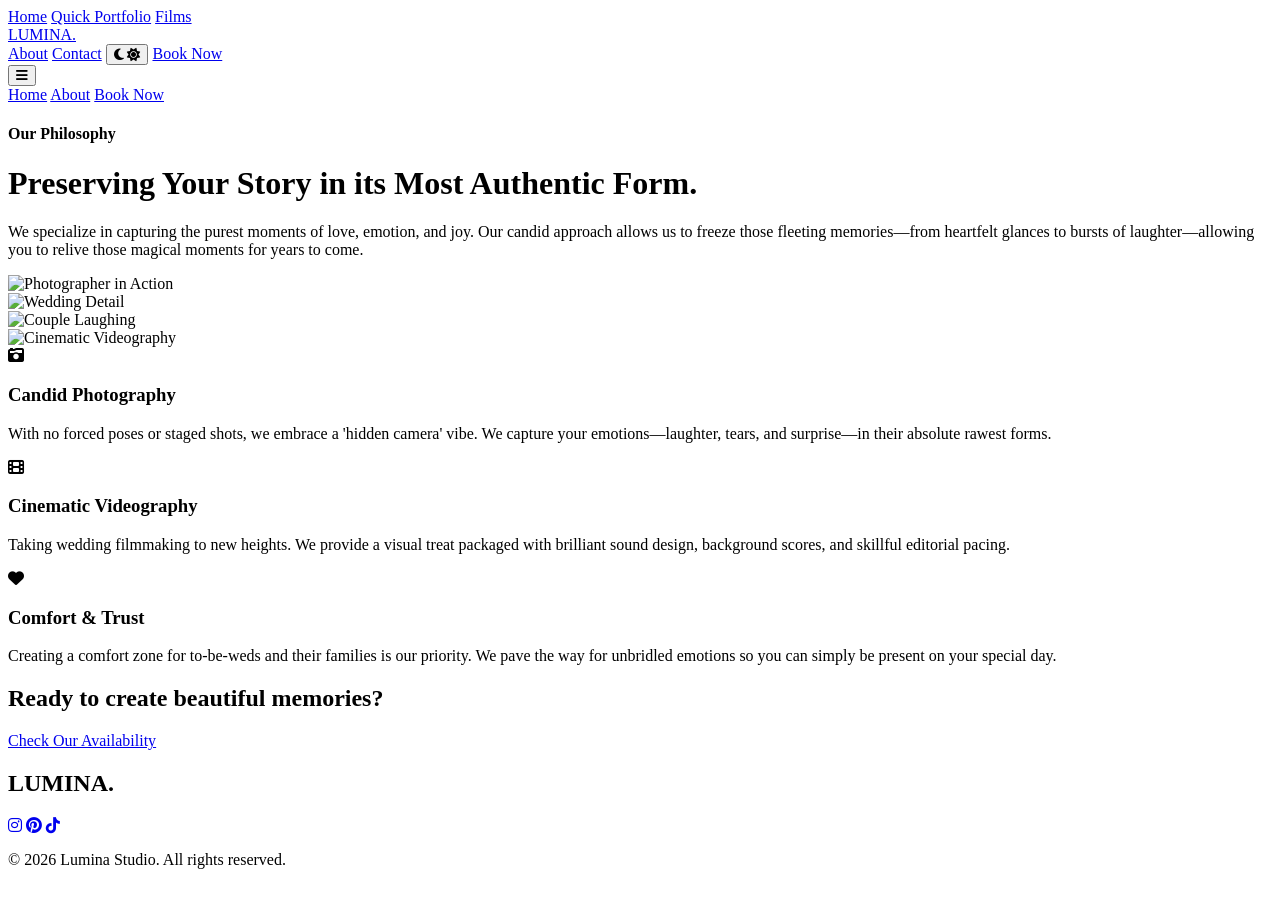
==== about.html @ 09c5c6f9 "Final Polish" ====
<!DOCTYPE html>
<html lang="en" class="scroll-smooth dark">
<head>
    <meta charset="UTF-8">
    <meta name="viewport" content="width=device-width, initial-scale=1.0">
    <title>About Us | Lumina Studio</title>
    
    <link href="https://fonts.googleapis.com/css2?family=Playfair+Display:ital,wght@0,400;0,600;0,700;1,400&family=Poppins:wght@300;400;500;600&display=swap" rel="stylesheet">
    <link href="https://unpkg.com/aos@2.3.1/dist/aos.css" rel="stylesheet">
    <link rel="stylesheet" href="https://cdnjs.cloudflare.com/ajax/libs/font-awesome/6.4.0/css/all.min.css">
    
    <script src="https://cdn.tailwindcss.com"></script>
    <script>
        tailwind.config = {
            darkMode: 'class',
            theme: {
                extend: {
                    fontFamily: {
                        serif: ['"Playfair Display"', 'serif'],
                        sans: ['"Poppins"', 'sans-serif'],
                    },
                    colors: {
                        brand: { gold: '#D4AF37', dark: '#0F172A', light: '#F8FAFC' }
                    }
                }
            }
        }
    </script>
    <link rel="stylesheet" href="style.css">
</head>
<body class="bg-brand-light text-gray-800 dark:bg-brand-dark dark:text-gray-200 transition-colors duration-300 font-sans antialiased overflow-x-hidden pt-20 lg:pt-24">

    <div class="custom-cursor hidden md:block"></div>

    <nav class="fixed w-full z-[100] top-0 transition-all duration-300 bg-white/90 dark:bg-[#0B1120]/90 backdrop-blur-md border-b border-gray-200 dark:border-gray-800" id="navbar">
        <div class="max-w-7xl mx-auto px-4 sm:px-6 lg:px-8">
            <div class="grid grid-cols-3 items-center h-20 lg:h-24">
                <div class="hidden lg:flex justify-start space-x-8 items-center overflow-hidden">
                    <a href="index.html" class="text-xs font-semibold hover:text-brand-gold transition-colors uppercase tracking-widest whitespace-nowrap">Home</a>
                    <a href="index.html#portfolio" class="text-xs font-semibold hover:text-brand-gold transition-colors uppercase tracking-widest whitespace-nowrap">Quick Portfolio</a>
                    <a href="index.html#films" class="text-xs font-semibold hover:text-brand-gold transition-colors uppercase tracking-widest whitespace-nowrap">Films</a>
                </div>
                <div class="lg:hidden"></div>
                <div class="flex justify-center z-10 overflow-hidden text-center w-full">
                    <a href="index.html" class="font-serif text-2xl sm:text-3xl lg:text-4xl font-bold tracking-widest uppercase text-gray-900 dark:text-white whitespace-nowrap">LUMINA.</a>
                </div>
                <div class="flex justify-end items-center space-x-6 xl:space-x-8 overflow-hidden">
                    <div class="hidden lg:flex items-center space-x-6 xl:space-x-8">
                        <a href="about.html" class="text-xs font-semibold text-brand-gold transition-colors uppercase tracking-widest whitespace-nowrap border-b border-brand-gold pb-1">About</a>
                        <a href="index.html#contact" class="text-xs font-semibold hover:text-brand-gold transition-colors uppercase tracking-widest whitespace-nowrap">Contact</a>
                        <button id="theme-toggle" class="text-lg hover:text-brand-gold transition-colors shrink-0 border-l border-gray-300 dark:border-gray-700 pl-6">
                            <i class="fa-solid fa-moon dark:hidden"></i>
                            <i class="fa-solid fa-sun hidden dark:block text-yellow-400"></i>
                        </button>
                        <a href="index.html#booking" class="px-5 py-2 border border-brand-gold text-brand-gold hover:bg-brand-gold hover:text-brand-dark transition-all rounded-sm text-xs uppercase tracking-[0.2em] whitespace-nowrap shrink-0">Book Now</a>
                    </div>
                    <button id="mobile-menu-btn" class="lg:hidden text-2xl focus:outline-none text-gray-900 dark:text-white p-2">
                        <i class="fa-solid fa-bars"></i>
                    </button>
                </div>
            </div>
        </div>
        <div id="mobile-menu" class="hidden lg:hidden bg-white dark:bg-[#0B1120] border-t border-gray-200 dark:border-gray-800 absolute w-full shadow-2xl">
            <div class="px-4 pt-6 pb-8 space-y-6 flex flex-col text-center">
                <a href="index.html" class="block text-sm tracking-widest uppercase font-medium">Home</a>
                <a href="about.html" class="block text-sm tracking-widest uppercase font-medium text-brand-gold">About</a>
                <a href="index.html#booking" class="block text-sm tracking-widest uppercase font-medium">Book Now</a>
            </div>
        </div>
    </nav>

    <header class="py-24 text-center px-4 max-w-4xl mx-auto">
        <h4 class="text-brand-gold tracking-[0.3em] uppercase text-xs font-semibold mb-6" data-aos="fade-up">Our Philosophy</h4>
        <h1 class="font-serif text-5xl md:text-6xl lg:text-7xl font-bold mb-8 text-gray-900 dark:text-white leading-tight" data-aos="fade-up" data-aos-delay="100">Preserving Your Story in its Most Authentic Form.</h1>
        <p class="text-gray-600 dark:text-gray-400 font-light text-lg md:text-xl leading-relaxed" data-aos="fade-up" data-aos-delay="200">
            We specialize in capturing the purest moments of love, emotion, and joy. Our candid approach allows us to freeze those fleeting memories—from heartfelt glances to bursts of laughter—allowing you to relive those magical moments for years to come.
        </p>
    </header>

    <section class="py-12 bg-white dark:bg-[#0B1120] px-4 sm:px-6 lg:px-8 max-w-7xl mx-auto">
        <div class="grid grid-cols-2 md:grid-cols-4 gap-4 auto-rows-[200px] md:auto-rows-[300px]">
            <div class="col-span-2 row-span-2 relative overflow-hidden rounded-sm group shadow-xl" data-aos="zoom-in">
                <img src="https://images.unsplash.com/photo-1606800052052-a08af7148866?ixlib=rb-4.0.3&auto=format&fit=crop&w=1200&q=80" alt="Photographer in Action" class="w-full h-full object-cover transform group-hover:scale-105 transition-transform duration-1000">
                <div class="absolute inset-0 bg-black/20 group-hover:bg-transparent transition-colors duration-500"></div>
            </div>
            <div class="col-span-2 md:col-span-1 row-span-1 relative overflow-hidden rounded-sm group shadow-xl" data-aos="zoom-in" data-aos-delay="100">
                <img src="https://images.unsplash.com/photo-1511285560929-80b456fea0bc?ixlib=rb-4.0.3&auto=format&fit=crop&w=800&q=80" alt="Wedding Detail" class="w-full h-full object-cover transform group-hover:scale-105 transition-transform duration-1000">
            </div>
            <div class="col-span-2 md:col-span-1 row-span-1 relative overflow-hidden rounded-sm group shadow-xl" data-aos="zoom-in" data-aos-delay="200">
                <img src="https://images.unsplash.com/photo-1520854221256-17451cc331bf?ixlib=rb-4.0.3&auto=format&fit=crop&w=800&q=80" alt="Couple Laughing" class="w-full h-full object-cover transform group-hover:scale-105 transition-transform duration-1000">
            </div>
            <div class="col-span-2 row-span-1 relative overflow-hidden rounded-sm group shadow-xl" data-aos="zoom-in" data-aos-delay="300">
                <img src="https://images.unsplash.com/photo-1537368910025-700350fe46c7?ixlib=rb-4.0.3&auto=format&fit=crop&w=1200&q=80" alt="Cinematic Videography" class="w-full h-full object-cover transform group-hover:scale-105 transition-transform duration-1000">
            </div>
        </div>
    </section>

    <section class="py-24 bg-brand-light dark:bg-brand-dark">
        <div class="max-w-7xl mx-auto px-4 sm:px-6 lg:px-8">
            <div class="grid grid-cols-1 md:grid-cols-3 gap-12 text-center">
                <div data-aos="fade-up" data-aos-delay="100">
                    <i class="fa-solid fa-camera-retro text-4xl text-brand-gold mb-6"></i>
                    <h3 class="font-serif text-2xl font-bold mb-4 text-gray-900 dark:text-white">Candid Photography</h3>
                    <p class="text-gray-600 dark:text-gray-400 font-light leading-relaxed">
                        With no forced poses or staged shots, we embrace a 'hidden camera' vibe. We capture your emotions—laughter, tears, and surprise—in their absolute rawest forms.
                    </p>
                </div>
                <div data-aos="fade-up" data-aos-delay="200">
                    <i class="fa-solid fa-film text-4xl text-brand-gold mb-6"></i>
                    <h3 class="font-serif text-2xl font-bold mb-4 text-gray-900 dark:text-white">Cinematic Videography</h3>
                    <p class="text-gray-600 dark:text-gray-400 font-light leading-relaxed">
                        Taking wedding filmmaking to new heights. We provide a visual treat packaged with brilliant sound design, background scores, and skillful editorial pacing.
                    </p>
                </div>
                <div data-aos="fade-up" data-aos-delay="300">
                    <i class="fa-solid fa-heart text-4xl text-brand-gold mb-6"></i>
                    <h3 class="font-serif text-2xl font-bold mb-4 text-gray-900 dark:text-white">Comfort & Trust</h3>
                    <p class="text-gray-600 dark:text-gray-400 font-light leading-relaxed">
                        Creating a comfort zone for to-be-weds and their families is our priority. We pave the way for unbridled emotions so you can simply be present on your special day.
                    </p>
                </div>
            </div>
        </div>
    </section>

    <section class="py-24 bg-white dark:bg-[#0B1120] text-center px-4">
        <h2 class="font-serif text-4xl md:text-5xl font-bold mb-8 text-gray-900 dark:text-white" data-aos="fade-up">Ready to create beautiful memories?</h2>
        <a href="index.html#booking" class="inline-block px-10 py-4 bg-brand-gold text-brand-dark font-bold uppercase tracking-widest hover:bg-gray-900 hover:text-white dark:hover:bg-white dark:hover:text-brand-dark transition-colors duration-300 shadow-xl" data-aos="fade-up" data-aos-delay="100">
            Check Our Availability
        </a>
    </section>

    <footer class="bg-gray-900 text-white py-12 border-t border-gray-800">
        <div class="max-w-7xl mx-auto px-4 text-center">
            <h2 class="font-serif text-2xl font-bold tracking-widest uppercase mb-6 text-white">LUMINA.</h2>
            <div class="flex justify-center space-x-6 mb-8">
                <a href="#" class="text-gray-400 hover:text-brand-gold transition-colors text-xl"><i class="fa-brands fa-instagram"></i></a>
                <a href="#" class="text-gray-400 hover:text-brand-gold transition-colors text-xl"><i class="fa-brands fa-pinterest"></i></a>
                <a href="#" class="text-gray-400 hover:text-brand-gold transition-colors text-xl"><i class="fa-brands fa-tiktok"></i></a>
            </div>
            <p class="text-gray-500 text-sm font-light">© 2026 Lumina Studio. All rights reserved.</p>
        </div>
    </footer>

    <script src="https://unpkg.com/aos@2.3.1/dist/aos.js"></script>
    <script src="script.js"></script>
</body>
</html>
---- style.css ----
/* Custom Premium Scrollbar */
::-webkit-scrollbar {
    width: 8px;
}
::-webkit-scrollbar-track {
    background: #0F172A; 
}
::-webkit-scrollbar-thumb {
    background: #475569; 
    border-radius: 4px;
}
::-webkit-scrollbar-thumb:hover {
    background: #D4AF37; 
}

/* Ensure smooth scrolling across the whole document */
html {
    scroll-behavior: smooth;
}

/* Masonry Layout Tweaks */
.break-inside-avoid {
    break-inside: avoid;
    -webkit-column-break-inside: avoid;
    page-break-inside: avoid;
}

/* Hide images not matching filter categories */
.gallery-item.hidden {
    display: none;
}

/* Active state for category buttons */
.filter-btn.active {
    color: #D4AF37;
    border-color: #D4AF37;
}

/* Before/After Slider specific utility */
#ba-before img {
    /* Ensures the before image stays exactly aligned with the background image regardless of clipping */
    object-position: left center;
}
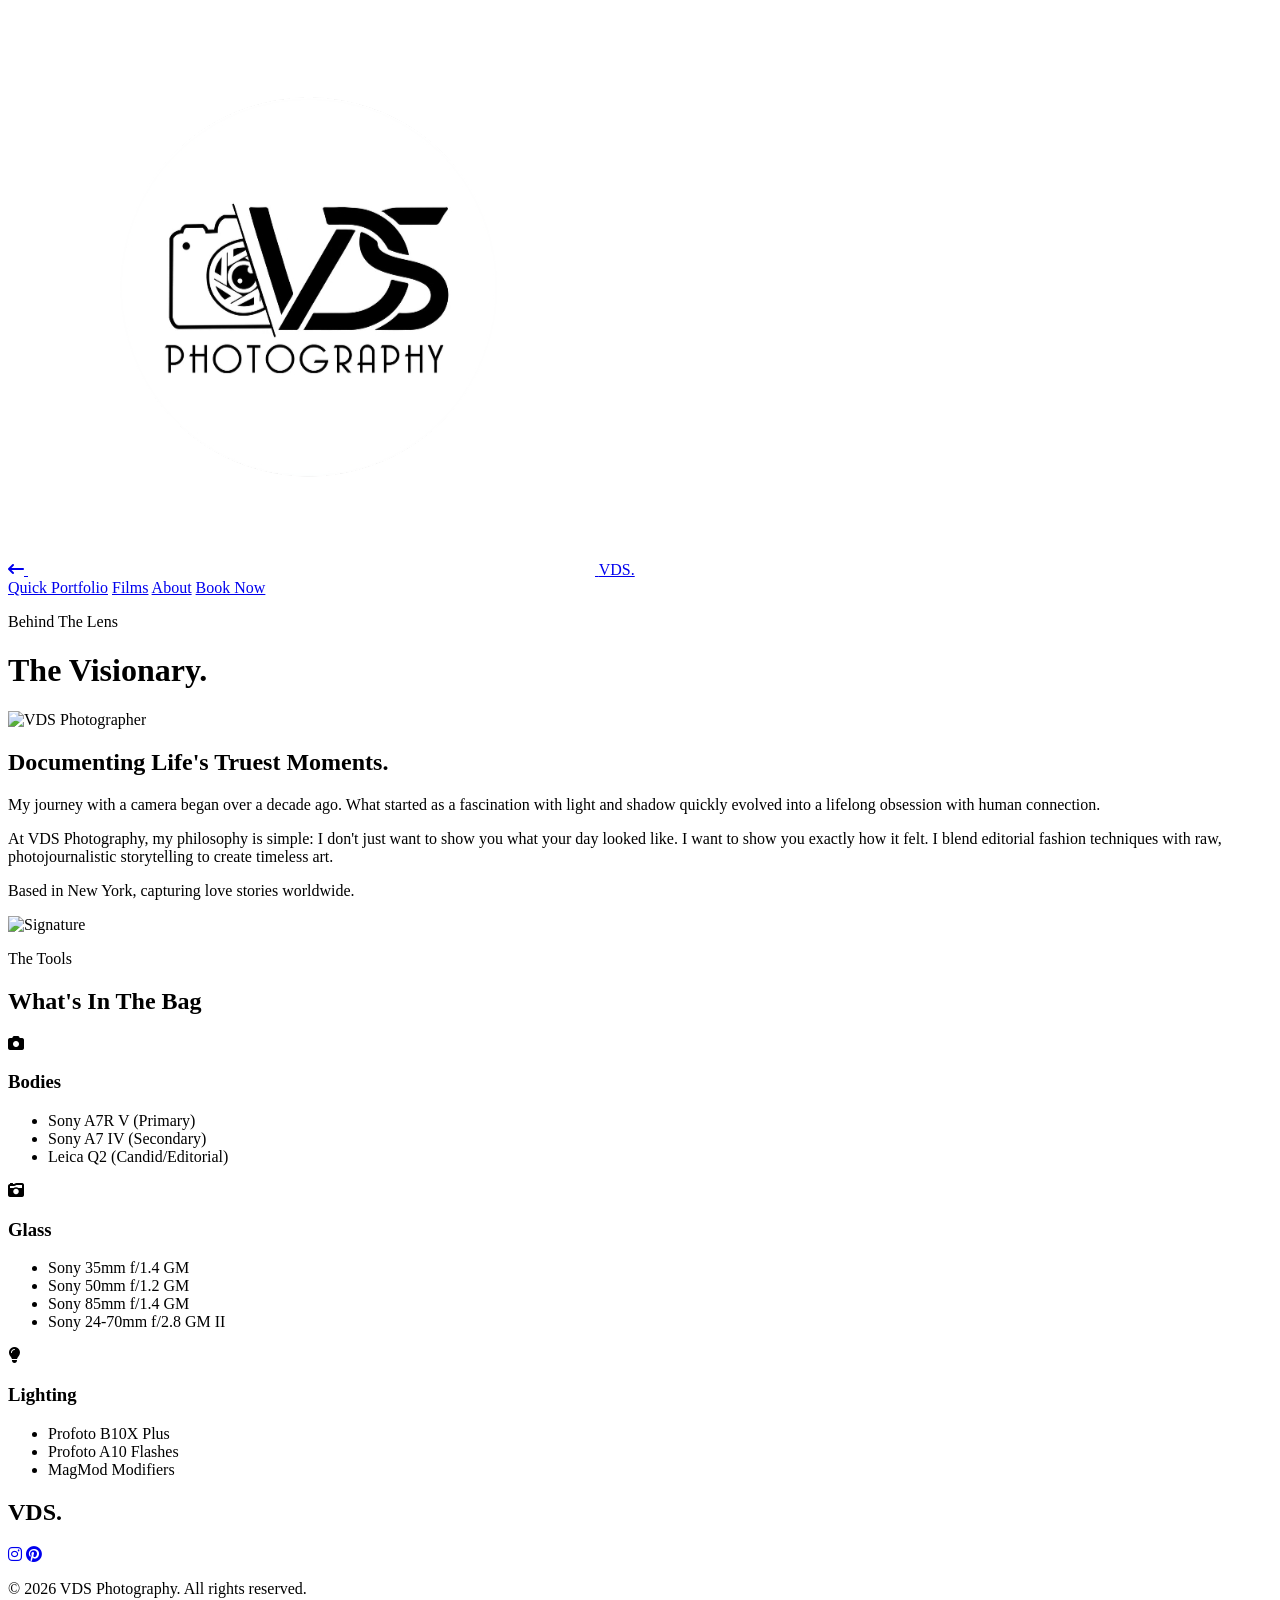
==== commit 539453d9: "Rebranded to VDS Photography, added new pages, and fixed navbar" ====
--- a/about.html
+++ b/about.html
@@ -3,12 +3,12 @@
 <head>
     <meta charset="UTF-8">
     <meta name="viewport" content="width=device-width, initial-scale=1.0">
-    <title>About Us | Lumina Studio</title>
+    <title>About | VDS Photography</title>
+    <link rel="icon" type="image/png" href="logo.png">
     
     <link href="https://fonts.googleapis.com/css2?family=Playfair+Display:ital,wght@0,400;0,600;0,700;1,400&family=Poppins:wght@300;400;500;600&display=swap" rel="stylesheet">
     <link href="https://unpkg.com/aos@2.3.1/dist/aos.css" rel="stylesheet">
     <link rel="stylesheet" href="https://cdnjs.cloudflare.com/ajax/libs/font-awesome/6.4.0/css/all.min.css">
-    
     <script src="https://cdn.tailwindcss.com"></script>
     <script>
         tailwind.config = {
@@ -28,121 +28,111 @@
     </script>
     <link rel="stylesheet" href="style.css">
 </head>
-<body class="bg-brand-light text-gray-800 dark:bg-brand-dark dark:text-gray-200 transition-colors duration-300 font-sans antialiased overflow-x-hidden pt-20 lg:pt-24">
+<body class="bg-[#0B1120] text-gray-200 font-sans antialiased selection:bg-brand-gold selection:text-black">
 
-    <div class="custom-cursor hidden md:block"></div>
+    <nav class="fixed w-full z-[100] top-0 transition-all duration-300 bg-black/40 backdrop-blur-md border-b border-white/10" id="navbar">
+        <div class="max-w-7xl mx-auto px-4 sm:px-6 lg:px-8">
+            <div class="flex justify-between items-center h-20">
+                <div class="flex-shrink-0 flex items-center">
+                    
+                    <a href="index.html" class="mr-4 sm:mr-6 text-white/70 hover:text-brand-gold transition-all text-lg sm:text-xl hover:-translate-x-1">
+                        <i class="fa-solid fa-arrow-left-long"></i>
+                    </a>
 
-    <nav class="fixed w-full z-[100] top-0 transition-all duration-300 bg-white/90 dark:bg-[#0B1120]/90 backdrop-blur-md border-b border-gray-200 dark:border-gray-800" id="navbar">
-        <div class="max-w-7xl mx-auto px-4 sm:px-6 lg:px-8">
-            <div class="grid grid-cols-3 items-center h-20 lg:h-24">
-                <div class="hidden lg:flex justify-start space-x-8 items-center overflow-hidden">
-                    <a href="index.html" class="text-xs font-semibold hover:text-brand-gold transition-colors uppercase tracking-widest whitespace-nowrap">Home</a>
-                    <a href="index.html#portfolio" class="text-xs font-semibold hover:text-brand-gold transition-colors uppercase tracking-widest whitespace-nowrap">Quick Portfolio</a>
-                    <a href="index.html#films" class="text-xs font-semibold hover:text-brand-gold transition-colors uppercase tracking-widest whitespace-nowrap">Films</a>
+                    <a href="index.html" class="flex items-center gap-4">
+                        <img src="logo.png" alt="VDS Logo" class="h-12 sm:h-14 w-auto rounded-full shadow-md">
+                        <span class="font-serif text-xl sm:text-2xl font-bold tracking-widest text-white uppercase hidden sm:block">VDS.</span>
+                    </a>
                 </div>
-                <div class="lg:hidden"></div>
-                <div class="flex justify-center z-10 overflow-hidden text-center w-full">
-                    <a href="index.html" class="font-serif text-2xl sm:text-3xl lg:text-4xl font-bold tracking-widest uppercase text-gray-900 dark:text-white whitespace-nowrap">LUMINA.</a>
+                <div class="hidden lg:flex space-x-8 items-center">
+                    <a href="index.html#portfolio" class="text-xs font-bold text-white/80 hover:text-brand-gold uppercase tracking-[0.2em] transition-all">Quick Portfolio</a>
+                    <a href="films.html" class="text-xs font-bold text-white/80 hover:text-brand-gold uppercase tracking-[0.2em] transition-all">Films</a>
+                    <a href="about.html" class="text-xs font-bold text-brand-gold uppercase tracking-[0.2em] transition-all">About</a>
+                    <a href="index.html#booking" class="px-6 py-2 border border-brand-gold text-brand-gold hover:bg-brand-gold hover:text-black transition-all rounded-sm text-xs font-bold uppercase tracking-widest">Book Now</a>
                 </div>
-                <div class="flex justify-end items-center space-x-6 xl:space-x-8 overflow-hidden">
-                    <div class="hidden lg:flex items-center space-x-6 xl:space-x-8">
-                        <a href="about.html" class="text-xs font-semibold text-brand-gold transition-colors uppercase tracking-widest whitespace-nowrap border-b border-brand-gold pb-1">About</a>
-                        <a href="index.html#contact" class="text-xs font-semibold hover:text-brand-gold transition-colors uppercase tracking-widest whitespace-nowrap">Contact</a>
-                        <button id="theme-toggle" class="text-lg hover:text-brand-gold transition-colors shrink-0 border-l border-gray-300 dark:border-gray-700 pl-6">
-                            <i class="fa-solid fa-moon dark:hidden"></i>
-                            <i class="fa-solid fa-sun hidden dark:block text-yellow-400"></i>
-                        </button>
-                        <a href="index.html#booking" class="px-5 py-2 border border-brand-gold text-brand-gold hover:bg-brand-gold hover:text-brand-dark transition-all rounded-sm text-xs uppercase tracking-[0.2em] whitespace-nowrap shrink-0">Book Now</a>
-                    </div>
-                    <button id="mobile-menu-btn" class="lg:hidden text-2xl focus:outline-none text-gray-900 dark:text-white p-2">
-                        <i class="fa-solid fa-bars"></i>
-                    </button>
-                </div>
-            </div>
-        </div>
-        <div id="mobile-menu" class="hidden lg:hidden bg-white dark:bg-[#0B1120] border-t border-gray-200 dark:border-gray-800 absolute w-full shadow-2xl">
-            <div class="px-4 pt-6 pb-8 space-y-6 flex flex-col text-center">
-                <a href="index.html" class="block text-sm tracking-widest uppercase font-medium">Home</a>
-                <a href="about.html" class="block text-sm tracking-widest uppercase font-medium text-brand-gold">About</a>
-                <a href="index.html#booking" class="block text-sm tracking-widest uppercase font-medium">Book Now</a>
             </div>
         </div>
     </nav>
 
-    <header class="py-24 text-center px-4 max-w-4xl mx-auto">
-        <h4 class="text-brand-gold tracking-[0.3em] uppercase text-xs font-semibold mb-6" data-aos="fade-up">Our Philosophy</h4>
-        <h1 class="font-serif text-5xl md:text-6xl lg:text-7xl font-bold mb-8 text-gray-900 dark:text-white leading-tight" data-aos="fade-up" data-aos-delay="100">Preserving Your Story in its Most Authentic Form.</h1>
-        <p class="text-gray-600 dark:text-gray-400 font-light text-lg md:text-xl leading-relaxed" data-aos="fade-up" data-aos-delay="200">
-            We specialize in capturing the purest moments of love, emotion, and joy. Our candid approach allows us to freeze those fleeting memories—from heartfelt glances to bursts of laughter—allowing you to relive those magical moments for years to come.
-        </p>
+    <header class="pt-40 pb-16 px-4 sm:px-6 lg:px-8 text-center relative overflow-hidden">
+        <div class="relative z-10" data-aos="fade-up">
+            <p class="text-brand-gold tracking-[0.4em] uppercase text-sm mb-4 font-semibold">Behind The Lens</p>
+            <h1 class="font-serif text-5xl md:text-7xl text-white font-bold mb-6">The Visionary.</h1>
+        </div>
     </header>
 
-    <section class="py-12 bg-white dark:bg-[#0B1120] px-4 sm:px-6 lg:px-8 max-w-7xl mx-auto">
-        <div class="grid grid-cols-2 md:grid-cols-4 gap-4 auto-rows-[200px] md:auto-rows-[300px]">
-            <div class="col-span-2 row-span-2 relative overflow-hidden rounded-sm group shadow-xl" data-aos="zoom-in">
-                <img src="https://images.unsplash.com/photo-1606800052052-a08af7148866?ixlib=rb-4.0.3&auto=format&fit=crop&w=1200&q=80" alt="Photographer in Action" class="w-full h-full object-cover transform group-hover:scale-105 transition-transform duration-1000">
-                <div class="absolute inset-0 bg-black/20 group-hover:bg-transparent transition-colors duration-500"></div>
-            </div>
-            <div class="col-span-2 md:col-span-1 row-span-1 relative overflow-hidden rounded-sm group shadow-xl" data-aos="zoom-in" data-aos-delay="100">
-                <img src="https://images.unsplash.com/photo-1511285560929-80b456fea0bc?ixlib=rb-4.0.3&auto=format&fit=crop&w=800&q=80" alt="Wedding Detail" class="w-full h-full object-cover transform group-hover:scale-105 transition-transform duration-1000">
-            </div>
-            <div class="col-span-2 md:col-span-1 row-span-1 relative overflow-hidden rounded-sm group shadow-xl" data-aos="zoom-in" data-aos-delay="200">
-                <img src="https://images.unsplash.com/photo-1520854221256-17451cc331bf?ixlib=rb-4.0.3&auto=format&fit=crop&w=800&q=80" alt="Couple Laughing" class="w-full h-full object-cover transform group-hover:scale-105 transition-transform duration-1000">
-            </div>
-            <div class="col-span-2 row-span-1 relative overflow-hidden rounded-sm group shadow-xl" data-aos="zoom-in" data-aos-delay="300">
-                <img src="https://images.unsplash.com/photo-1537368910025-700350fe46c7?ixlib=rb-4.0.3&auto=format&fit=crop&w=1200&q=80" alt="Cinematic Videography" class="w-full h-full object-cover transform group-hover:scale-105 transition-transform duration-1000">
-            </div>
-        </div>
-    </section>
-
-    <section class="py-24 bg-brand-light dark:bg-brand-dark">
+    <section class="py-12">
         <div class="max-w-7xl mx-auto px-4 sm:px-6 lg:px-8">
-            <div class="grid grid-cols-1 md:grid-cols-3 gap-12 text-center">
-                <div data-aos="fade-up" data-aos-delay="100">
-                    <i class="fa-solid fa-camera-retro text-4xl text-brand-gold mb-6"></i>
-                    <h3 class="font-serif text-2xl font-bold mb-4 text-gray-900 dark:text-white">Candid Photography</h3>
-                    <p class="text-gray-600 dark:text-gray-400 font-light leading-relaxed">
-                        With no forced poses or staged shots, we embrace a 'hidden camera' vibe. We capture your emotions—laughter, tears, and surprise—in their absolute rawest forms.
-                    </p>
+            <div class="grid grid-cols-1 md:grid-cols-2 gap-16 items-center">
+                <div class="relative" data-aos="fade-right">
+                    <div class="absolute -inset-4 bg-gradient-to-tr from-brand-gold/20 to-transparent backdrop-blur-sm -z-10 rounded-sm transform -translate-x-4 -translate-y-4"></div>
+                    <img src="https://images.unsplash.com/photo-1554046920-90dcac824b4b?ixlib=rb-4.0.3&auto=format&fit=crop&w=800&q=80" alt="VDS Photographer" class="w-full h-[700px] object-cover shadow-2xl rounded-sm filter grayscale hover:grayscale-0 transition-all duration-700">
                 </div>
-                <div data-aos="fade-up" data-aos-delay="200">
-                    <i class="fa-solid fa-film text-4xl text-brand-gold mb-6"></i>
-                    <h3 class="font-serif text-2xl font-bold mb-4 text-gray-900 dark:text-white">Cinematic Videography</h3>
-                    <p class="text-gray-600 dark:text-gray-400 font-light leading-relaxed">
-                        Taking wedding filmmaking to new heights. We provide a visual treat packaged with brilliant sound design, background scores, and skillful editorial pacing.
-                    </p>
-                </div>
-                <div data-aos="fade-up" data-aos-delay="300">
-                    <i class="fa-solid fa-heart text-4xl text-brand-gold mb-6"></i>
-                    <h3 class="font-serif text-2xl font-bold mb-4 text-gray-900 dark:text-white">Comfort & Trust</h3>
-                    <p class="text-gray-600 dark:text-gray-400 font-light leading-relaxed">
-                        Creating a comfort zone for to-be-weds and their families is our priority. We pave the way for unbridled emotions so you can simply be present on your special day.
-                    </p>
+                <div data-aos="fade-left" class="space-y-6">
+                    <h2 class="font-serif text-4xl md:text-5xl font-bold mb-8 text-white">Documenting Life's Truest Moments.</h2>
+                    <p class="text-gray-400 leading-relaxed font-light text-lg">My journey with a camera began over a decade ago. What started as a fascination with light and shadow quickly evolved into a lifelong obsession with human connection.</p>
+                    <p class="text-gray-400 leading-relaxed font-light text-lg">At VDS Photography, my philosophy is simple: I don't just want to show you what your day looked like. I want to show you exactly how it felt. I blend editorial fashion techniques with raw, photojournalistic storytelling to create timeless art.</p>
+                    <p class="text-gray-400 leading-relaxed font-light text-lg mb-8">Based in New York, capturing love stories worldwide.</p>
+                    <img src="https://upload.wikimedia.org/wikipedia/commons/f/f8/Stylized_signature_sample.svg" alt="Signature" class="h-16 invert opacity-80 pt-4">
                 </div>
             </div>
         </div>
     </section>
 
-    <section class="py-24 bg-white dark:bg-[#0B1120] text-center px-4">
-        <h2 class="font-serif text-4xl md:text-5xl font-bold mb-8 text-gray-900 dark:text-white" data-aos="fade-up">Ready to create beautiful memories?</h2>
-        <a href="index.html#booking" class="inline-block px-10 py-4 bg-brand-gold text-brand-dark font-bold uppercase tracking-widest hover:bg-gray-900 hover:text-white dark:hover:bg-white dark:hover:text-brand-dark transition-colors duration-300 shadow-xl" data-aos="fade-up" data-aos-delay="100">
-            Check Our Availability
-        </a>
+    <section class="py-24 bg-black relative border-t border-white/5 mt-16">
+        <div class="max-w-7xl mx-auto px-4 sm:px-6 lg:px-8">
+            <div class="text-center mb-16" data-aos="fade-up">
+                <p class="text-brand-gold tracking-[0.4em] uppercase text-xs mb-4 font-semibold">The Tools</p>
+                <h2 class="font-serif text-4xl font-bold text-white">What's In The Bag</h2>
+            </div>
+            
+            <div class="grid grid-cols-1 md:grid-cols-3 gap-8">
+                <div class="p-8 border border-white/10 hover:border-brand-gold/50 transition-colors bg-[#0a0a0a]" data-aos="fade-up" data-aos-delay="100">
+                    <i class="fa-solid fa-camera text-3xl text-brand-gold mb-6"></i>
+                    <h3 class="font-serif text-2xl text-white mb-4">Bodies</h3>
+                    <ul class="text-gray-400 font-light space-y-2">
+                        <li>Sony A7R V (Primary)</li>
+                        <li>Sony A7 IV (Secondary)</li>
+                        <li>Leica Q2 (Candid/Editorial)</li>
+                    </ul>
+                </div>
+                <div class="p-8 border border-white/10 hover:border-brand-gold/50 transition-colors bg-[#0a0a0a]" data-aos="fade-up" data-aos-delay="200">
+                    <i class="fa-solid fa-camera-retro text-3xl text-brand-gold mb-6"></i>
+                    <h3 class="font-serif text-2xl text-white mb-4">Glass</h3>
+                    <ul class="text-gray-400 font-light space-y-2">
+                        <li>Sony 35mm f/1.4 GM</li>
+                        <li>Sony 50mm f/1.2 GM</li>
+                        <li>Sony 85mm f/1.4 GM</li>
+                        <li>Sony 24-70mm f/2.8 GM II</li>
+                    </ul>
+                </div>
+                <div class="p-8 border border-white/10 hover:border-brand-gold/50 transition-colors bg-[#0a0a0a]" data-aos="fade-up" data-aos-delay="300">
+                    <i class="fa-solid fa-lightbulb text-3xl text-brand-gold mb-6"></i>
+                    <h3 class="font-serif text-2xl text-white mb-4">Lighting</h3>
+                    <ul class="text-gray-400 font-light space-y-2">
+                        <li>Profoto B10X Plus</li>
+                        <li>Profoto A10 Flashes</li>
+                        <li>MagMod Modifiers</li>
+                    </ul>
+                </div>
+            </div>
+        </div>
     </section>
 
-    <footer class="bg-gray-900 text-white py-12 border-t border-gray-800">
+    <footer class="bg-black text-white py-12 border-t border-white/10">
         <div class="max-w-7xl mx-auto px-4 text-center">
-            <h2 class="font-serif text-2xl font-bold tracking-widest uppercase mb-6 text-white">LUMINA.</h2>
+            <h2 class="font-serif text-2xl font-bold tracking-widest uppercase mb-6 text-white">VDS.</h2>
             <div class="flex justify-center space-x-6 mb-8">
                 <a href="#" class="text-gray-400 hover:text-brand-gold transition-colors text-xl"><i class="fa-brands fa-instagram"></i></a>
                 <a href="#" class="text-gray-400 hover:text-brand-gold transition-colors text-xl"><i class="fa-brands fa-pinterest"></i></a>
-                <a href="#" class="text-gray-400 hover:text-brand-gold transition-colors text-xl"><i class="fa-brands fa-tiktok"></i></a>
             </div>
-            <p class="text-gray-500 text-sm font-light">© 2026 Lumina Studio. All rights reserved.</p>
+            <p class="text-gray-500 text-sm font-light">© 2026 VDS Photography. All rights reserved.</p>
         </div>
     </footer>
 
     <script src="https://unpkg.com/aos@2.3.1/dist/aos.js"></script>
-    <script src="script.js"></script>
+    <script>
+        AOS.init({ once: true, offset: 50, duration: 1000, easing: 'ease-out-cubic' });
+    </script>
 </body>
 </html>
--- a/style.css
+++ b/style.css
@@ -13,9 +13,55 @@
     background: #D4AF37; 
 }
 
-/* Ensure smooth scrolling across the whole document */
+/* Ensure smooth scrolling */
 html {
     scroll-behavior: smooth;
+}
+
+/* HARDWARE ACCELERATED CUSTOM CURSOR */
+.custom-cursor {
+    position: fixed;
+    top: 0;
+    left: 0;
+    width: 16px;
+    height: 16px;
+    background-color: #d4af37;
+    border-radius: 50%;
+    pointer-events: none;
+    z-index: 9999999;
+    transition: width 0.2s ease-out, height 0.2s ease-out, background-color 0.2s ease-out, border 0.2s ease-out;
+    will-change: transform;
+    transform: translate3d(-50%, -50%, 0); 
+}
+
+.custom-cursor.hover {
+    width: 50px;
+    height: 50px;
+    background-color: transparent;
+    border: 2px solid #d4af37;
+}
+
+@media (min-width: 768px) {
+    *, html, body {
+        cursor: none !important;
+    }
+}
+
+/* FIXED SEAMLESS MARQUEE - Single Line */
+.marquee-track {
+    display: flex;
+    white-space: nowrap;
+    width: max-content;
+    animation: scroll 40s linear infinite;
+}
+
+@keyframes scroll {
+    0% { transform: translateX(0); }
+    100% { transform: translateX(-50%); }
+}
+
+.marquee-track:hover {
+    animation-play-state: paused;
 }
 
 /* Masonry Layout Tweaks */
@@ -38,6 +84,5 @@
 
 /* Before/After Slider specific utility */
 #ba-before img {
-    /* Ensures the before image stays exactly aligned with the background image regardless of clipping */
     object-position: left center;
 }
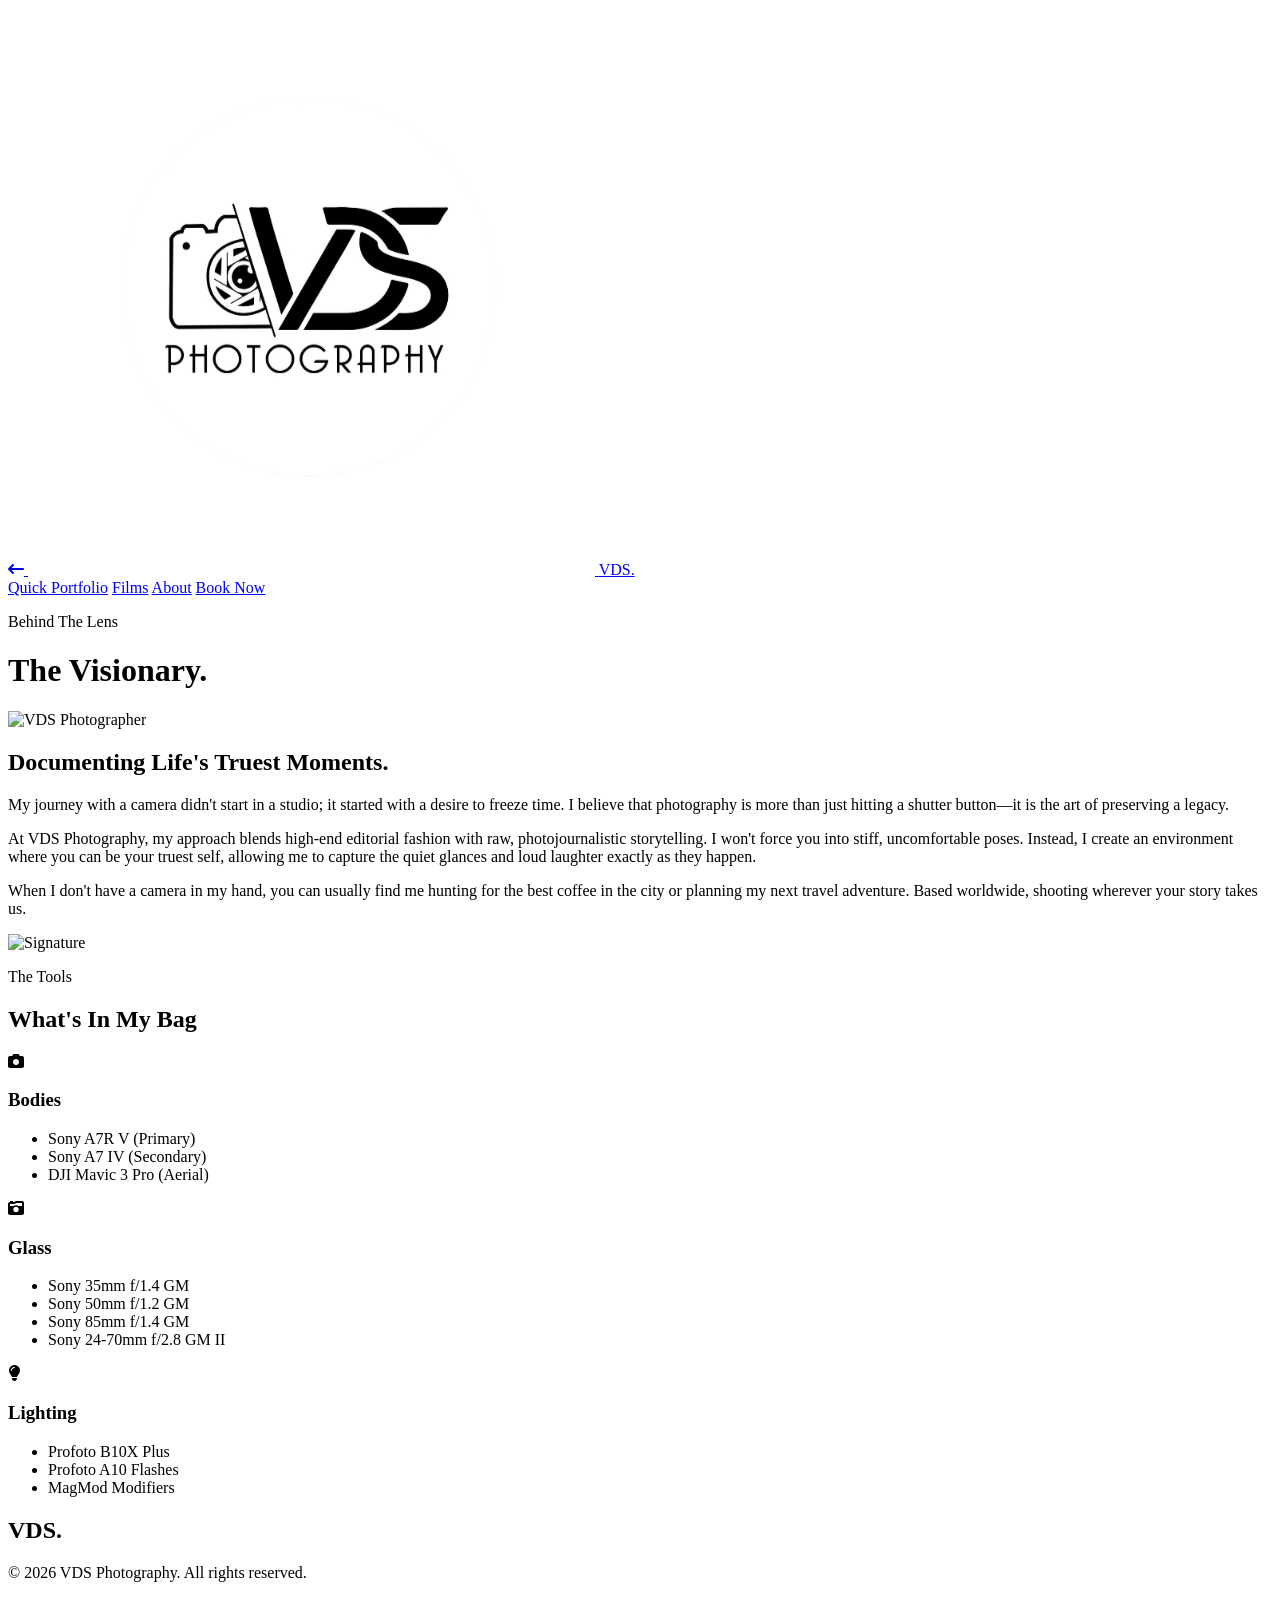
==== commit d4e97823: "Upgraded Admin Panel to handel videos and updated About Us Page" ====
--- a/about.html
+++ b/about.html
@@ -28,22 +28,22 @@
     </script>
     <link rel="stylesheet" href="style.css">
 </head>
-<body class="bg-[#0B1120] text-gray-200 font-sans antialiased selection:bg-brand-gold selection:text-black">
+<body class="bg-[#0B1120] text-gray-200 font-sans antialiased selection:bg-brand-gold selection:text-black overflow-x-hidden">
 
     <nav class="fixed w-full z-[100] top-0 transition-all duration-300 bg-black/40 backdrop-blur-md border-b border-white/10" id="navbar">
         <div class="max-w-7xl mx-auto px-4 sm:px-6 lg:px-8">
             <div class="flex justify-between items-center h-20">
+                
                 <div class="flex-shrink-0 flex items-center">
-                    
                     <a href="index.html" class="mr-4 sm:mr-6 text-white/70 hover:text-brand-gold transition-all text-lg sm:text-xl hover:-translate-x-1">
                         <i class="fa-solid fa-arrow-left-long"></i>
                     </a>
-
                     <a href="index.html" class="flex items-center gap-4">
                         <img src="logo.png" alt="VDS Logo" class="h-12 sm:h-14 w-auto rounded-full shadow-md">
                         <span class="font-serif text-xl sm:text-2xl font-bold tracking-widest text-white uppercase hidden sm:block">VDS.</span>
                     </a>
                 </div>
+
                 <div class="hidden lg:flex space-x-8 items-center">
                     <a href="index.html#portfolio" class="text-xs font-bold text-white/80 hover:text-brand-gold uppercase tracking-[0.2em] transition-all">Quick Portfolio</a>
                     <a href="films.html" class="text-xs font-bold text-white/80 hover:text-brand-gold uppercase tracking-[0.2em] transition-all">Films</a>
@@ -55,7 +55,7 @@
     </nav>
 
     <header class="pt-40 pb-16 px-4 sm:px-6 lg:px-8 text-center relative overflow-hidden">
-        <div class="relative z-10" data-aos="fade-up">
+        <div class="relative z-10" data-aos="fade-down" data-aos-duration="1000">
             <p class="text-brand-gold tracking-[0.4em] uppercase text-sm mb-4 font-semibold">Behind The Lens</p>
             <h1 class="font-serif text-5xl md:text-7xl text-white font-bold mb-6">The Visionary.</h1>
         </div>
@@ -64,16 +64,28 @@
     <section class="py-12">
         <div class="max-w-7xl mx-auto px-4 sm:px-6 lg:px-8">
             <div class="grid grid-cols-1 md:grid-cols-2 gap-16 items-center">
-                <div class="relative" data-aos="fade-right">
+                
+                <div class="relative" data-aos="fade-right" data-aos-duration="1200">
                     <div class="absolute -inset-4 bg-gradient-to-tr from-brand-gold/20 to-transparent backdrop-blur-sm -z-10 rounded-sm transform -translate-x-4 -translate-y-4"></div>
                     <img src="https://images.unsplash.com/photo-1554046920-90dcac824b4b?ixlib=rb-4.0.3&auto=format&fit=crop&w=800&q=80" alt="VDS Photographer" class="w-full h-[700px] object-cover shadow-2xl rounded-sm filter grayscale hover:grayscale-0 transition-all duration-700">
                 </div>
-                <div data-aos="fade-left" class="space-y-6">
-                    <h2 class="font-serif text-4xl md:text-5xl font-bold mb-8 text-white">Documenting Life's Truest Moments.</h2>
-                    <p class="text-gray-400 leading-relaxed font-light text-lg">My journey with a camera began over a decade ago. What started as a fascination with light and shadow quickly evolved into a lifelong obsession with human connection.</p>
-                    <p class="text-gray-400 leading-relaxed font-light text-lg">At VDS Photography, my philosophy is simple: I don't just want to show you what your day looked like. I want to show you exactly how it felt. I blend editorial fashion techniques with raw, photojournalistic storytelling to create timeless art.</p>
-                    <p class="text-gray-400 leading-relaxed font-light text-lg mb-8">Based in New York, capturing love stories worldwide.</p>
-                    <img src="https://upload.wikimedia.org/wikipedia/commons/f/f8/Stylized_signature_sample.svg" alt="Signature" class="h-16 invert opacity-80 pt-4">
+
+                <div class="space-y-6">
+                    <h2 class="font-serif text-4xl md:text-5xl font-bold mb-8 text-white" data-aos="fade-left" data-aos-delay="100">Documenting Life's Truest Moments.</h2>
+                    
+                    <p class="text-gray-400 leading-relaxed font-light text-lg" data-aos="fade-left" data-aos-delay="200">
+                        My journey with a camera didn't start in a studio; it started with a desire to freeze time. I believe that photography is more than just hitting a shutter button—it is the art of preserving a legacy.
+                    </p>
+                    
+                    <p class="text-gray-400 leading-relaxed font-light text-lg" data-aos="fade-left" data-aos-delay="300">
+                        At VDS Photography, my approach blends high-end editorial fashion with raw, photojournalistic storytelling. I won't force you into stiff, uncomfortable poses. Instead, I create an environment where you can be your truest self, allowing me to capture the quiet glances and loud laughter exactly as they happen.
+                    </p>
+                    
+                    <p class="text-gray-400 leading-relaxed font-light text-lg mb-8" data-aos="fade-left" data-aos-delay="400">
+                        When I don't have a camera in my hand, you can usually find me hunting for the best coffee in the city or planning my next travel adventure. Based worldwide, shooting wherever your story takes us.
+                    </p>
+                    
+                    <img src="https://upload.wikimedia.org/wikipedia/commons/f/f8/Stylized_signature_sample.svg" alt="Signature" class="h-16 invert opacity-80 pt-4" data-aos="fade-up" data-aos-delay="500">
                 </div>
             </div>
         </div>
@@ -83,7 +95,7 @@
         <div class="max-w-7xl mx-auto px-4 sm:px-6 lg:px-8">
             <div class="text-center mb-16" data-aos="fade-up">
                 <p class="text-brand-gold tracking-[0.4em] uppercase text-xs mb-4 font-semibold">The Tools</p>
-                <h2 class="font-serif text-4xl font-bold text-white">What's In The Bag</h2>
+                <h2 class="font-serif text-4xl font-bold text-white">What's In My Bag</h2>
             </div>
             
             <div class="grid grid-cols-1 md:grid-cols-3 gap-8">
@@ -93,7 +105,7 @@
                     <ul class="text-gray-400 font-light space-y-2">
                         <li>Sony A7R V (Primary)</li>
                         <li>Sony A7 IV (Secondary)</li>
-                        <li>Leica Q2 (Candid/Editorial)</li>
+                        <li>DJI Mavic 3 Pro (Aerial)</li>
                     </ul>
                 </div>
                 <div class="p-8 border border-white/10 hover:border-brand-gold/50 transition-colors bg-[#0a0a0a]" data-aos="fade-up" data-aos-delay="200">
@@ -122,10 +134,6 @@
     <footer class="bg-black text-white py-12 border-t border-white/10">
         <div class="max-w-7xl mx-auto px-4 text-center">
             <h2 class="font-serif text-2xl font-bold tracking-widest uppercase mb-6 text-white">VDS.</h2>
-            <div class="flex justify-center space-x-6 mb-8">
-                <a href="#" class="text-gray-400 hover:text-brand-gold transition-colors text-xl"><i class="fa-brands fa-instagram"></i></a>
-                <a href="#" class="text-gray-400 hover:text-brand-gold transition-colors text-xl"><i class="fa-brands fa-pinterest"></i></a>
-            </div>
             <p class="text-gray-500 text-sm font-light">© 2026 VDS Photography. All rights reserved.</p>
         </div>
     </footer>
